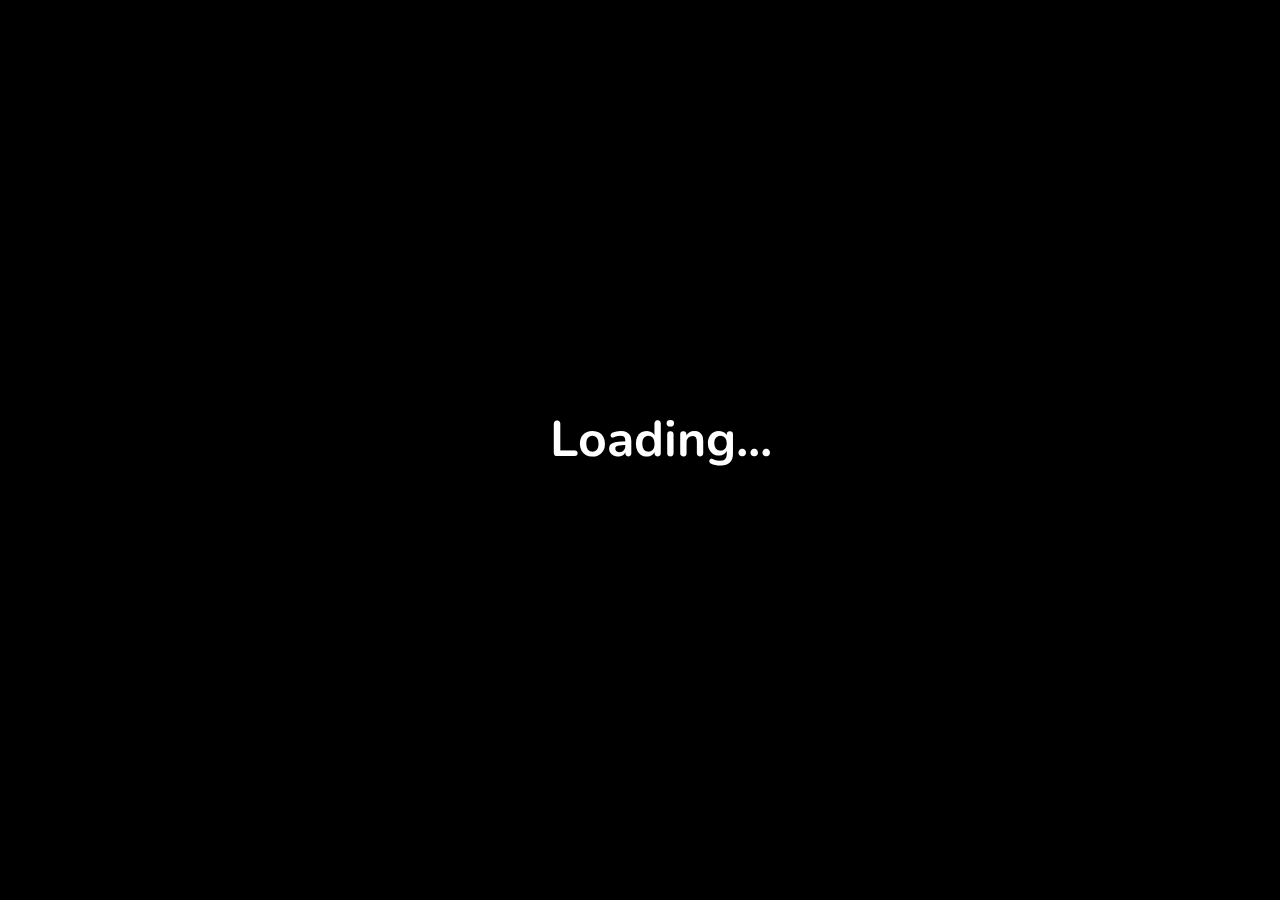
==== index.html @ 0dd5b96a "finished project reall" ====
<!DOCTYPE html>
<html lang="en">
  <head>
    <meta charset="UTF-8" />
    <meta name="viewport" content="width=device-width, initial-scale=1.0" />
    <meta http-equiv="X-UA-Compatible" content="ie=edge" />
    <link rel="stylesheet" href="style.css" />
    <link rel="icon" type="images/x-icon" href="/Pig game/icons8-dice-16.png" />
    <title>Pig Game</title>
  </head>
  <body>
    <main>
      <section class="player player--0 player--active">
        <h2 class="name" id="name--0">Player 1</h2>
        <p class="score" id="score--0">0</p>
        <div class="current">
          <p class="current-label">Current</p>
          <p class="current-score" id="current--0">0</p>
        </div>
      </section>
      <section class="player player--1">
        <h2 class="name" id="name--1">Player 2</h2>
        <p class="score" id="score--1">0</p>
        <div class="current">
          <p class="current-label">Current</p>
          <p class="current-score" id="current--1">0</p>
        </div>
      </section>
     
      <img src="dice-1.png" alt="1" class="dice hidden" />
      
      <button class="btn btn--new">🔄 New game</button>
      <button class="btn btn--roll">🎲 Roll dice</button>
      <button class="btn btn--hold">📥 Hold</button>
    </main>
  
    <div class="pop-up ">
      <button class="x">x</button>
      <h1>How to Play</h1>
      <p>*Winner is first one to have "30 Points in SCORE",</p>
      <p>NOT in CURRENT score</p>
      <p>*when you got enough points ,hold them </p>
      <p>*If u you roll " 1 " ,its your opponents turn</p>
      <p class="line-p"></p>
      <ul>
        <li>
        Player 1 = " w "  to roll the dice
        </li>
        <li>
        Player 1 = " e "  to hold the score
        </li>
        <li></li>
        <li>
        Player 2 = " o "  to roll the dice
        </li>
        <li>
        Player 2 = " p "  to hold the score
        </li>
        <li></li>
        <li>
        click " h "  to start a NEW game
        </li>
        <li></li>
      </ul>
    </div>
    <div class="blackish "></div>
    <div class="nameData">
      <h1>Choose your names</h1>
      <input type="text" placeholder="Player1 NAME" maxlength="8" class="name1" onkeydown="return /[a-z]/i.test(event.key)">
      <input type="text" placeholder="Player2 NAME" maxlength="8" class="name2" onkeydown="return /[a-z]/i.test(event.key)">
      <button class="enter">Enter Names</button>
      <p>*It will not work if names are <span class="red">SAME</span> or if there is <span class="red">NO</span> name/s,<br>*Names don't have numbers</p>
    </div>
    <div class="loading"><h1>Loading...</h1></div>
    <script src="script.js"></script>
  </body>
</html>
---- style.css ----
@import url('https://fonts.googleapis.com/css2?family=Nunito&display=swap');

* {
  margin: 0;
  padding: 0;
  box-sizing: inherit;
}

html {
  font-size: 62.5%;
  box-sizing: border-box;
}

body {
  font-family: 'Nunito', sans-serif;
  font-weight: 400;
  height: 100vh;
  color: #333;
  background-image: linear-gradient(to top left, #753682 0%, #bf2e34 100%);
  display: flex;
  align-items: center;
  justify-content: center;
}

/* LAYOUT */
main {
  position: relative;
  width: 100rem;
  height: 60rem;
  background-color: rgba(255, 255, 255, 0.35);
  backdrop-filter: blur(200px);
  filter: blur();
  box-shadow: 0 3rem 5rem rgba(0, 0, 0, 0.25);
  border-radius: 9px;
  overflow: hidden;
  display: flex;
}

.player {
  flex: 50%;
  padding: 9rem;
  display: flex;
  flex-direction: column;
  align-items: center;
  transition: all 0.75s;
}

/* ELEMENTS */
.name {
  position: relative;
  font-size: 4rem;
  
  letter-spacing: 1px;
  word-spacing: 2px;
  font-weight: 300;
  margin-bottom: 1rem;
}

.score {
  font-size: 8rem;
  font-weight: 300;
  color: #c7365f;
  margin-bottom: auto;
}

.player--active {
  background-color: rgba(255, 255, 255, 0.4);
}
.player--active .name {
  font-weight: 700;
}
.player--active .score {
  font-weight: 400;
}

.player--active .current {
  opacity: 1;
}

.current {
  background-color: #c7365f;
  opacity: 0.8;
  border-radius: 9px;
  color: #fff;
  width: 65%;
  padding: 2rem;
  text-align: center;
  transition: all 0.75s;
}

.current-label {
  text-transform: uppercase;
  margin-bottom: 1rem;
  font-size: 1.7rem;
  color: #ddd;
}

.current-score {
  font-size: 3.5rem;
}

/* ABSOLUTE POSITIONED ELEMENTS */
.btn {
  position: absolute;
  left: 50%;
  transform: translateX(-50%);
  color: #444;
  background: none;
  border: none;
  font-family: inherit;
  font-size: 1.8rem;
  text-transform: uppercase;
  cursor: pointer;
  font-weight: 400;
  transition: all 0.2s;

  background-color: white;
  background-color: rgba(255, 255, 255, 0.6);
  backdrop-filter: blur(10px);

  padding: 0.7rem 2.5rem;
  border-radius: 50rem;
  box-shadow: 0 1.75rem 3.5rem rgba(0, 0, 0, 0.1);
}

.btn::first-letter {
  font-size: 2.4rem;
  display: inline-block;
  margin-right: 0.7rem;
}

.btn--new {
  top: 4rem;
}

.btn--roll {
  top: 39.3rem;
}
.btn--hold {
  top: 46.1rem;
}

.btn:active {
  transform: translate(-50%, 3px);
  box-shadow: 0 1rem 2rem rgba(0, 0, 0, 0.15);
}

.btn:focus {
  outline: none;
}

.dice {
  position: absolute;
  left: 50%;
  top: 16.5rem;
  transform: translateX(-50%);
  height: 10rem;
  box-shadow: 0 2rem 5rem rgba(0, 0, 0, 0.2);
}

.player--winner {
  background-color: #2f2f2f;
}

.player--winner .name {
  font-weight: 700;
  color: #c7365f;
}

.hidden {
  display: none;

  /* THIS THING IS SAVING LIVES  */
}



ul {
  list-style-type: none;
}
li {
  padding: 8px;
  padding-left: 15px;
  
 font-size: 18px;
 text-shadow: 0 0 0 5px white; 
}


.x{
  margin-left: 90%;
  margin-top: 10px;
  font-size: 25px;
  background:none;
  border: none;
  color: red;
  font-weight: bold;
  padding: 5px 10px;
}
.x:hover{
  background-color: rgb(34, 16, 16);
  border: 1px solid #bf2e34;
  border-radius: 10px;
}

.blackish{
  background: rgba(0, 0, 0, 0.9);
  backdrop-filter: blur(1);
  position: absolute;
  width: 100%;
  height: 100%;
  z-index: 3;
}

.pop-up {
  background-color: plum;
  color: purple;
  position: absolute;
  right: 31.5%;
  top: 10%;
  width: 500px;
  height: 500px;
  border: 5px solid purple;
  border-radius: 20px;
  font-weight: bold;
  z-index: 10;
  text-align: center;
}

.pop-up p{
  font-size: 15px;
  padding: 10px 0px 10px 0px;
}

.line-p{
  border-top: #bf2e34 solid 1px;
  width: 90%;
  margin: 0 auto;
}

.loading{
  background-color:black ;
  position: absolute;
  height: 100%;
  width: 100%;
  z-index: 1000;
}

.loading h1{
  color: white;
  position: absolute;
  top:45%;
  left:43%;
  font-size: 50px;
}

.nameData{
  background-color:#753682 ;
  position: absolute;
  height: 100%;
  width: 100%;
  z-index: 101;
}

.nameData input,
.nameData button,
.nameData p,
.nameData h1{
  
  transform: translateX(-50%);
  color: #444;
  background: none;
  border: none;
  font-family: inherit;
  font-size: 1.8rem;
  
  cursor: pointer;
  font-weight: 400;
  transition: all 0.2s;

  background-color: white;
  background-color: rgba(255, 255, 255, 0.6);
  backdrop-filter: blur(10px);

  padding: 0.7rem 2.5rem;
  border-radius: 50rem;
  box-shadow: 0 1.75rem 3.5rem rgba(0, 0, 0, 0.1);
  text-align: center;
  color: black;
}

.name1,
.name2,
.enter,
.nameData p,
.nameData h1{
  position: absolute;
  left: 50%;
}

.nameData h1{
  top: 30%;
  cursor:default;
  color: black;
  font-weight: bold;
}

.name1{
  top:40%;
}

.name2{
  top: 50%;
}

.enter{
  top:60%; 
  font-size: 10px;
  color: yellow;
}

.nameData p{
  top: 70%; 
  cursor:default;
}

.red{
  color: #bf2e34;
}
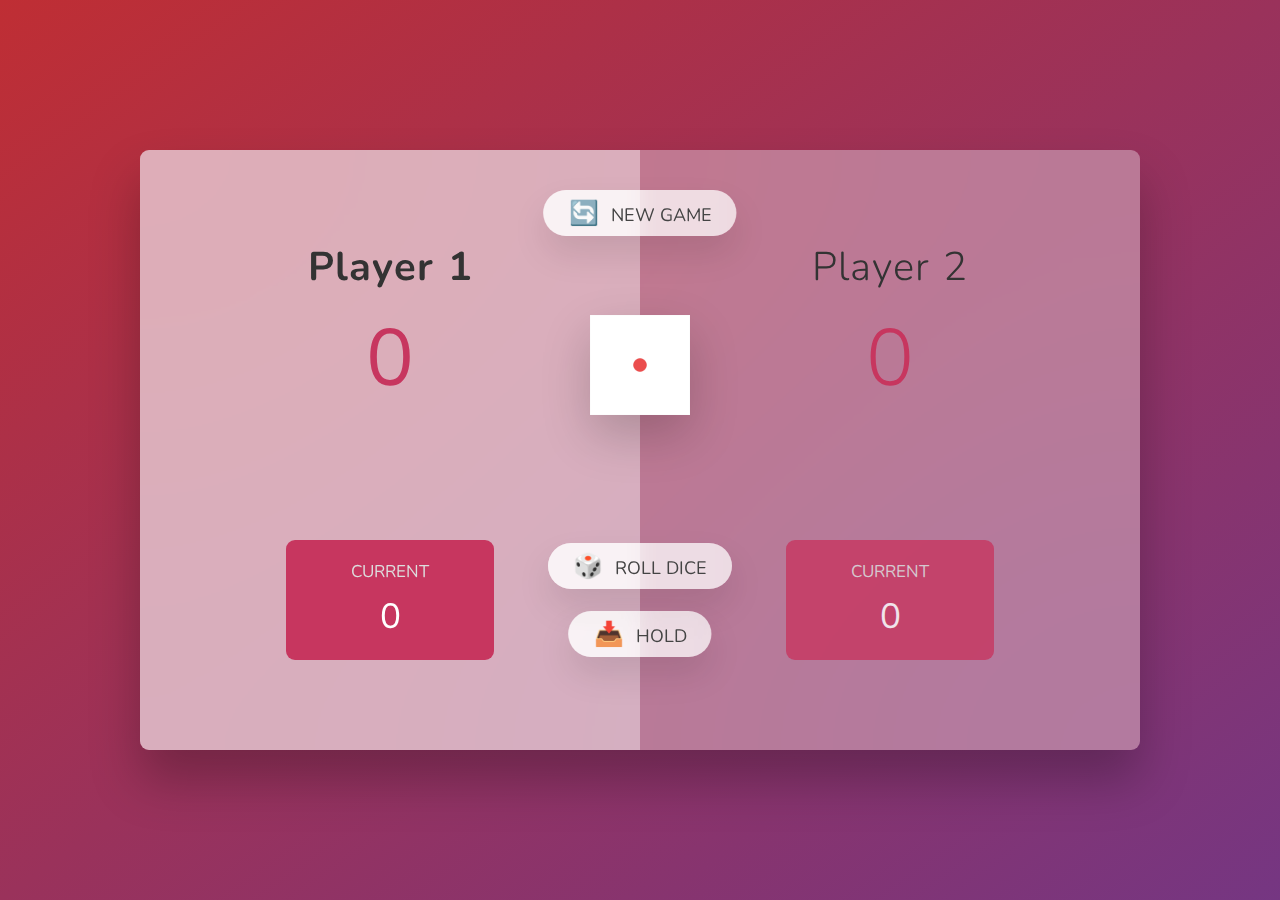
==== commit 90733005: "final thing" ====
--- a/index.html
+++ b/index.html
@@ -5,7 +5,7 @@
     <meta name="viewport" content="width=device-width, initial-scale=1.0" />
     <meta http-equiv="X-UA-Compatible" content="ie=edge" />
     <link rel="stylesheet" href="style.css" />
-    <link rel="icon" type="images/x-icon" href="/Pig game/icons8-dice-16.png" />
+    <link rel="icon" type="images/x-icon" href="/images/icons8-dice-16.png" />
     <title>Pig Game</title>
   </head>
   <body>
@@ -27,14 +27,14 @@
         </div>
       </section>
      
-      <img src="dice-1.png" alt="1" class="dice hidden" />
+      <img src="/images/dice-1.png" alt="1" class="dice " />
       
       <button class="btn btn--new">🔄 New game</button>
       <button class="btn btn--roll">🎲 Roll dice</button>
       <button class="btn btn--hold">📥 Hold</button>
     </main>
   
-    <div class="pop-up ">
+    <div class="pop-up hidden">
       <button class="x">x</button>
       <h1>How to Play</h1>
       <p>*Winner is first one to have "30 Points in SCORE",</p>
@@ -63,15 +63,15 @@
         <li></li>
       </ul>
     </div>
-    <div class="blackish "></div>
-    <div class="nameData">
+    <div class="blackish hidden"></div>
+    <div class="nameData hidden">
       <h1>Choose your names</h1>
       <input type="text" placeholder="Player1 NAME" maxlength="8" class="name1" onkeydown="return /[a-z]/i.test(event.key)">
       <input type="text" placeholder="Player2 NAME" maxlength="8" class="name2" onkeydown="return /[a-z]/i.test(event.key)">
       <button class="enter">Enter Names</button>
       <p>*It will not work if names are <span class="red">SAME</span> or if there is <span class="red">NO</span> name/s,<br>*Names don't have numbers</p>
     </div>
-    <div class="loading"><h1>Loading...</h1></div>
+    <div class="loading hidden"><h1>Loading...</h1></div>
     <script src="script.js"></script>
   </body>
 </html>
